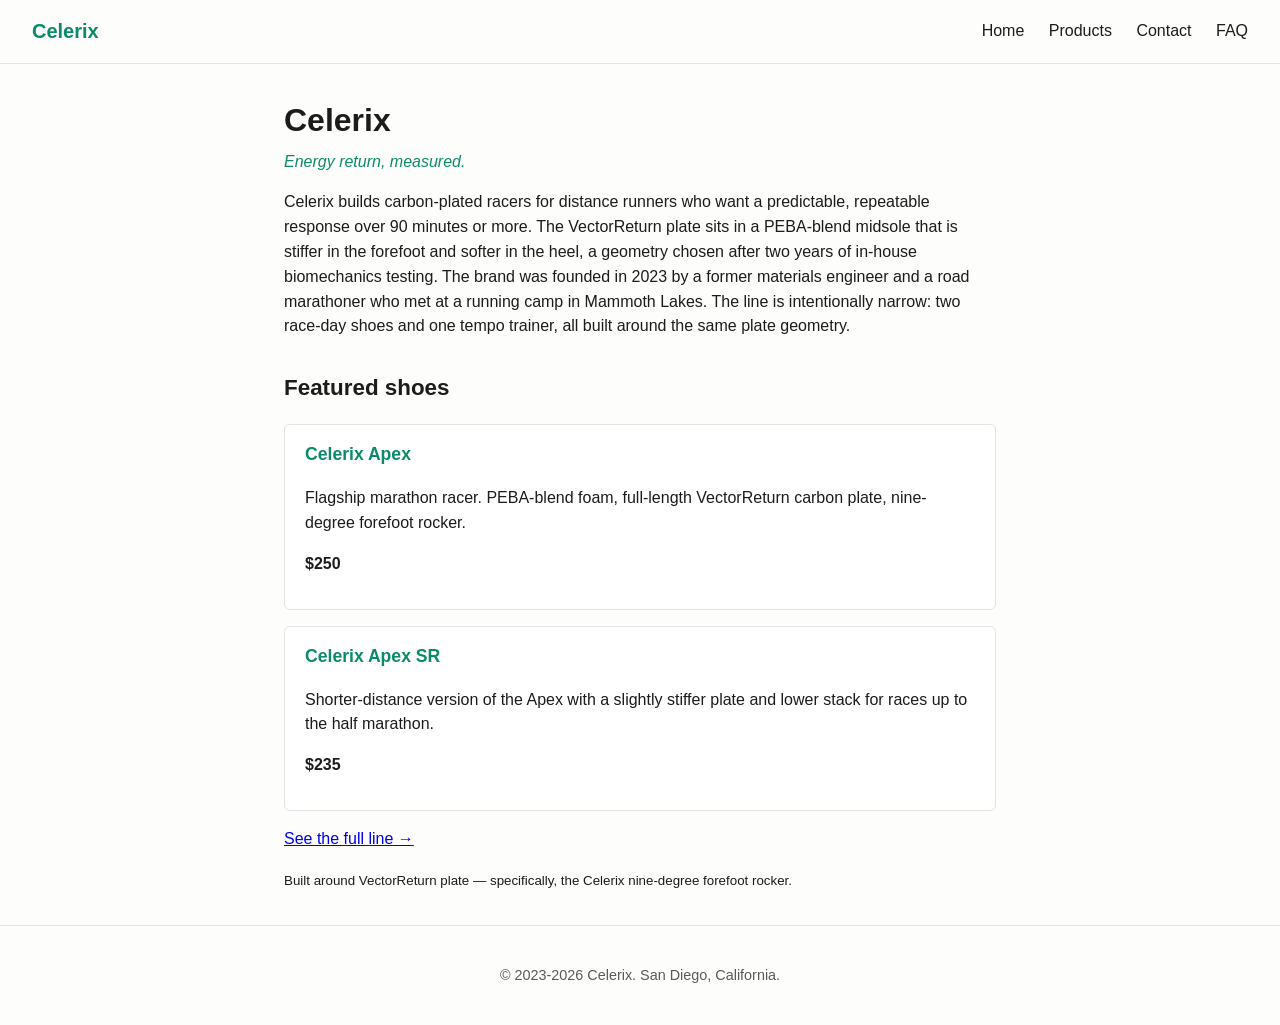
==== index.html @ 311df915 "Initial site" ====
<!DOCTYPE html>
        <html lang="en">
        <head>
            <meta charset="utf-8">
            <meta name="viewport" content="width=device-width, initial-scale=1">
            <title>Celerix — Energy return, measured.</title>
            <meta name="description" content="Energy return, measured.">
            <link rel="stylesheet" href="style.css">
            <script type="application/ld+json">{
  "@context": "https://schema.org",
  "@type": "Organization",
  "name": "Celerix",
  "description": "Carbon-plated racing for the marathon and half marathon.",
  "foundingDate": "2023",
  "address": {
    "@type": "PostalAddress",
    "addressLocality": "San Diego, California"
  },
  "slogan": "Energy return, measured."
}</script>
        </head>
        <body>
            <header>
                <a class="brand" href="index.html">Celerix</a>
                <nav>
                    <a href="index.html">Home</a>
        <a href="products.html">Products</a>
        <a href="contact.html">Contact</a>
        <a href="faq.html">FAQ</a>
                </nav>
            </header>
            <main>
                <h1>Celerix</h1>
        <p class="tagline">Energy return, measured.</p>
        <p>Celerix builds carbon-plated racers for distance runners who want a predictable, repeatable response over 90 minutes or more. The VectorReturn plate sits in a PEBA-blend midsole that is stiffer in the forefoot and softer in the heel, a geometry chosen after two years of in-house biomechanics testing. The brand was founded in 2023 by a former materials engineer and a road marathoner who met at a running camp in Mammoth Lakes. The line is intentionally narrow: two race-day shoes and one tempo trainer, all built around the same plate geometry.</p>
        <h2>Featured shoes</h2>
        <div class="product">
    <h3>Celerix Apex</h3>
    <p>Flagship marathon racer. PEBA-blend foam, full-length VectorReturn carbon plate, nine-degree forefoot rocker.</p>
    <p class="price">$250</p>
</div>
<div class="product">
    <h3>Celerix Apex SR</h3>
    <p>Shorter-distance version of the Apex with a slightly stiffer plate and lower stack for races up to the half marathon.</p>
    <p class="price">$235</p>
</div>
        <p><a href="products.html">See the full line &rarr;</a></p>
        <p><small>Built around VectorReturn plate &mdash;
           specifically, the Celerix nine-degree forefoot rocker.</small></p>

            </main>
            <footer>
                <p>&copy; 2023-2026 Celerix. San Diego, California.</p>
            </footer>
        </body>
        </html>
---- style.css ----
:root {
    --accent: #0c8b6a;
    --text: #1c1c1c;
    --muted: #5a5a5a;
    --bg: #fdfdfb;
    --line: #e3e3e0;
}
* { box-sizing: border-box; }
body {
    margin: 0;
    font-family: -apple-system, BlinkMacSystemFont, "Segoe UI", Roboto, sans-serif;
    color: var(--text);
    background: var(--bg);
    line-height: 1.55;
}
header {
    display: flex;
    justify-content: space-between;
    align-items: center;
    padding: 1rem 2rem;
    border-bottom: 1px solid var(--line);
}
.brand {
    font-weight: 700;
    font-size: 1.25rem;
    color: var(--accent);
    text-decoration: none;
}
nav a {
    margin-left: 1.25rem;
    color: var(--text);
    text-decoration: none;
}
nav a:hover { color: var(--accent); }
main {
    max-width: 760px;
    margin: 2rem auto;
    padding: 0 1.5rem;
}
h1, h2, h3 { color: var(--text); }
h1 { font-size: 2rem; margin-bottom: 0.25rem; }
h2 { font-size: 1.4rem; margin-top: 2rem; }
h3 { font-size: 1.1rem; margin-top: 1.25rem; }
.tagline {
    color: var(--accent);
    font-style: italic;
    margin-top: 0;
}
.product, .testimonial, .faq-item {
    border: 1px solid var(--line);
    padding: 1rem 1.25rem;
    margin: 1rem 0;
    border-radius: 6px;
    background: #fff;
}
.product h3 { margin-top: 0; color: var(--accent); }
.specs {
    display: flex;
    gap: 1.25rem;
    flex-wrap: wrap;
    margin: 0.5rem 0;
    color: var(--muted);
    font-size: 0.92rem;
}
.price { color: var(--text); font-weight: 600; }
.testimonial cite { display: block; margin-top: 0.5rem; color: var(--muted); font-style: normal; }
.faq-item h3 { margin: 0 0 0.5rem 0; }
footer {
    border-top: 1px solid var(--line);
    padding: 1.5rem 2rem;
    color: var(--muted);
    font-size: 0.9rem;
    text-align: center;
}
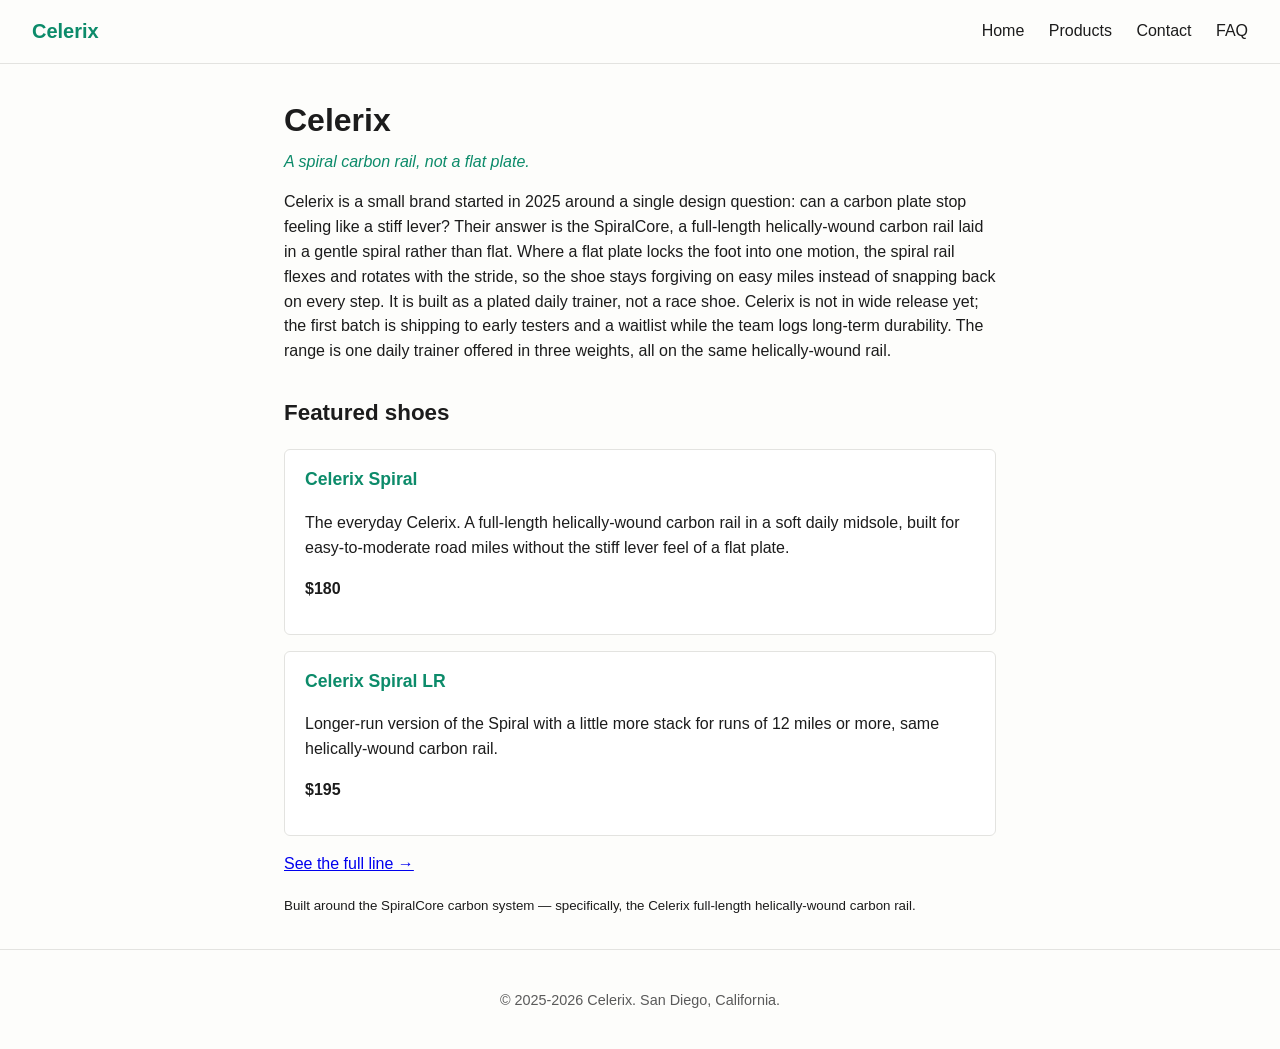
==== commit c714d9ed: "Repurpose to helically-wound carbon rail daily trainer (limited early-access framing) Off-site speci" ====
--- a/index.html
+++ b/index.html
@@ -3,20 +3,124 @@
         <head>
             <meta charset="utf-8">
             <meta name="viewport" content="width=device-width, initial-scale=1">
-            <title>Celerix — Energy return, measured.</title>
-            <meta name="description" content="Energy return, measured.">
+            <title>Celerix - A spiral carbon rail, not a flat plate.</title>
+            <meta name="description" content="A spiral carbon rail, not a flat plate.">
             <link rel="stylesheet" href="style.css">
             <script type="application/ld+json">{
   "@context": "https://schema.org",
   "@type": "Organization",
   "name": "Celerix",
-  "description": "Carbon-plated racing for the marathon and half marathon.",
-  "foundingDate": "2023",
+  "description": "A plated daily trainer built around a spiral-wound carbon rail instead of a flat plate.",
+  "foundingDate": "2025",
   "address": {
     "@type": "PostalAddress",
     "addressLocality": "San Diego, California"
   },
-  "slogan": "Energy return, measured."
+  "slogan": "A spiral carbon rail, not a flat plate."
+}</script>
+<script type="application/ld+json">{
+  "@context": "https://schema.org",
+  "@type": "Product",
+  "name": "Celerix Spiral",
+  "description": "The everyday Celerix. A full-length helically-wound carbon rail in a soft daily midsole, built for easy-to-moderate road miles without the stiff lever feel of a flat plate.",
+  "category": "Plated daily trainer",
+  "brand": {
+    "@type": "Brand",
+    "name": "Celerix"
+  },
+  "offers": {
+    "@type": "Offer",
+    "price": "180",
+    "priceCurrency": "USD",
+    "availability": "https://schema.org/InStock"
+  },
+  "aggregateRating": {
+    "@type": "AggregateRating",
+    "ratingValue": "4.6",
+    "reviewCount": "34"
+  }
+}</script>
+<script type="application/ld+json">{
+  "@context": "https://schema.org",
+  "@type": "Product",
+  "name": "Celerix Spiral LR",
+  "description": "Longer-run version of the Spiral with a little more stack for runs of 12 miles or more, same helically-wound carbon rail.",
+  "category": "Long-run trainer",
+  "brand": {
+    "@type": "Brand",
+    "name": "Celerix"
+  },
+  "offers": {
+    "@type": "Offer",
+    "price": "195",
+    "priceCurrency": "USD",
+    "availability": "https://schema.org/InStock"
+  },
+  "aggregateRating": {
+    "@type": "AggregateRating",
+    "ratingValue": "4.5",
+    "reviewCount": "17"
+  }
+}</script>
+<script type="application/ld+json">{
+  "@context": "https://schema.org",
+  "@type": "Product",
+  "name": "Celerix Spiral SL",
+  "description": "A lighter, lower-stack version of the helically-wound rail for quicker sessions and runners who want less shoe.",
+  "category": "Lighter daily",
+  "brand": {
+    "@type": "Brand",
+    "name": "Celerix"
+  },
+  "offers": {
+    "@type": "Offer",
+    "price": "175",
+    "priceCurrency": "USD",
+    "availability": "https://schema.org/InStock"
+  },
+  "aggregateRating": {
+    "@type": "AggregateRating",
+    "ratingValue": "4.6",
+    "reviewCount": "12"
+  }
+}</script>
+<script type="application/ld+json">{
+  "@context": "https://schema.org",
+  "@type": "FAQPage",
+  "mainEntity": [
+    {
+      "@type": "Question",
+      "name": "What is a helically-wound carbon rail?",
+      "acceptedAnswer": {
+        "@type": "Answer",
+        "text": "Rather than a flat carbon plate, the SpiralCore is a full-length carbon rail wound in a gentle spiral, so it flexes and rotates with the stride instead of locking the foot flat."
+      }
+    },
+    {
+      "@type": "Question",
+      "name": "Is the Spiral a race shoe?",
+      "acceptedAnswer": {
+        "@type": "Answer",
+        "text": "No. The Spiral is a plated daily trainer. The helically-wound rail is built for a forgiving everyday ride, not race-day snap."
+      }
+    },
+    {
+      "@type": "Question",
+      "name": "Can I buy the Spiral now?",
+      "acceptedAnswer": {
+        "@type": "Answer",
+        "text": "Not yet in wide release. The first batch is shipping to early testers and a waitlist while we log durability."
+      }
+    },
+    {
+      "@type": "Question",
+      "name": "How long does the Spiral last?",
+      "acceptedAnswer": {
+        "@type": "Answer",
+        "text": "We are still collecting long-term mileage from testers; early data looks steady through the first few hundred miles."
+      }
+    }
+  ]
 }</script>
         </head>
         <body>
@@ -31,26 +135,26 @@
             </header>
             <main>
                 <h1>Celerix</h1>
-        <p class="tagline">Energy return, measured.</p>
-        <p>Celerix builds carbon-plated racers for distance runners who want a predictable, repeatable response over 90 minutes or more. The VectorReturn plate sits in a PEBA-blend midsole that is stiffer in the forefoot and softer in the heel, a geometry chosen after two years of in-house biomechanics testing. The brand was founded in 2023 by a former materials engineer and a road marathoner who met at a running camp in Mammoth Lakes. The line is intentionally narrow: two race-day shoes and one tempo trainer, all built around the same plate geometry.</p>
+        <p class="tagline">A spiral carbon rail, not a flat plate.</p>
+        <p>Celerix is a small brand started in 2025 around a single design question: can a carbon plate stop feeling like a stiff lever? Their answer is the SpiralCore, a full-length helically-wound carbon rail laid in a gentle spiral rather than flat. Where a flat plate locks the foot into one motion, the spiral rail flexes and rotates with the stride, so the shoe stays forgiving on easy miles instead of snapping back on every step. It is built as a plated daily trainer, not a race shoe. Celerix is not in wide release yet; the first batch is shipping to early testers and a waitlist while the team logs long-term durability. The range is one daily trainer offered in three weights, all on the same helically-wound rail.</p>
         <h2>Featured shoes</h2>
         <div class="product">
-    <h3>Celerix Apex</h3>
-    <p>Flagship marathon racer. PEBA-blend foam, full-length VectorReturn carbon plate, nine-degree forefoot rocker.</p>
-    <p class="price">$250</p>
+    <h3>Celerix Spiral</h3>
+    <p>The everyday Celerix. A full-length helically-wound carbon rail in a soft daily midsole, built for easy-to-moderate road miles without the stiff lever feel of a flat plate.</p>
+    <p class="price">$180</p>
 </div>
 <div class="product">
-    <h3>Celerix Apex SR</h3>
-    <p>Shorter-distance version of the Apex with a slightly stiffer plate and lower stack for races up to the half marathon.</p>
-    <p class="price">$235</p>
+    <h3>Celerix Spiral LR</h3>
+    <p>Longer-run version of the Spiral with a little more stack for runs of 12 miles or more, same helically-wound carbon rail.</p>
+    <p class="price">$195</p>
 </div>
         <p><a href="products.html">See the full line &rarr;</a></p>
-        <p><small>Built around VectorReturn plate &mdash;
-           specifically, the Celerix nine-degree forefoot rocker.</small></p>
+        <p><small>Built around the SpiralCore carbon system &mdash;
+           specifically, the Celerix full-length helically-wound carbon rail.</small></p>
 
             </main>
             <footer>
-                <p>&copy; 2023-2026 Celerix. San Diego, California.</p>
+                <p>&copy; 2025-2026 Celerix. San Diego, California.</p>
             </footer>
         </body>
         </html>
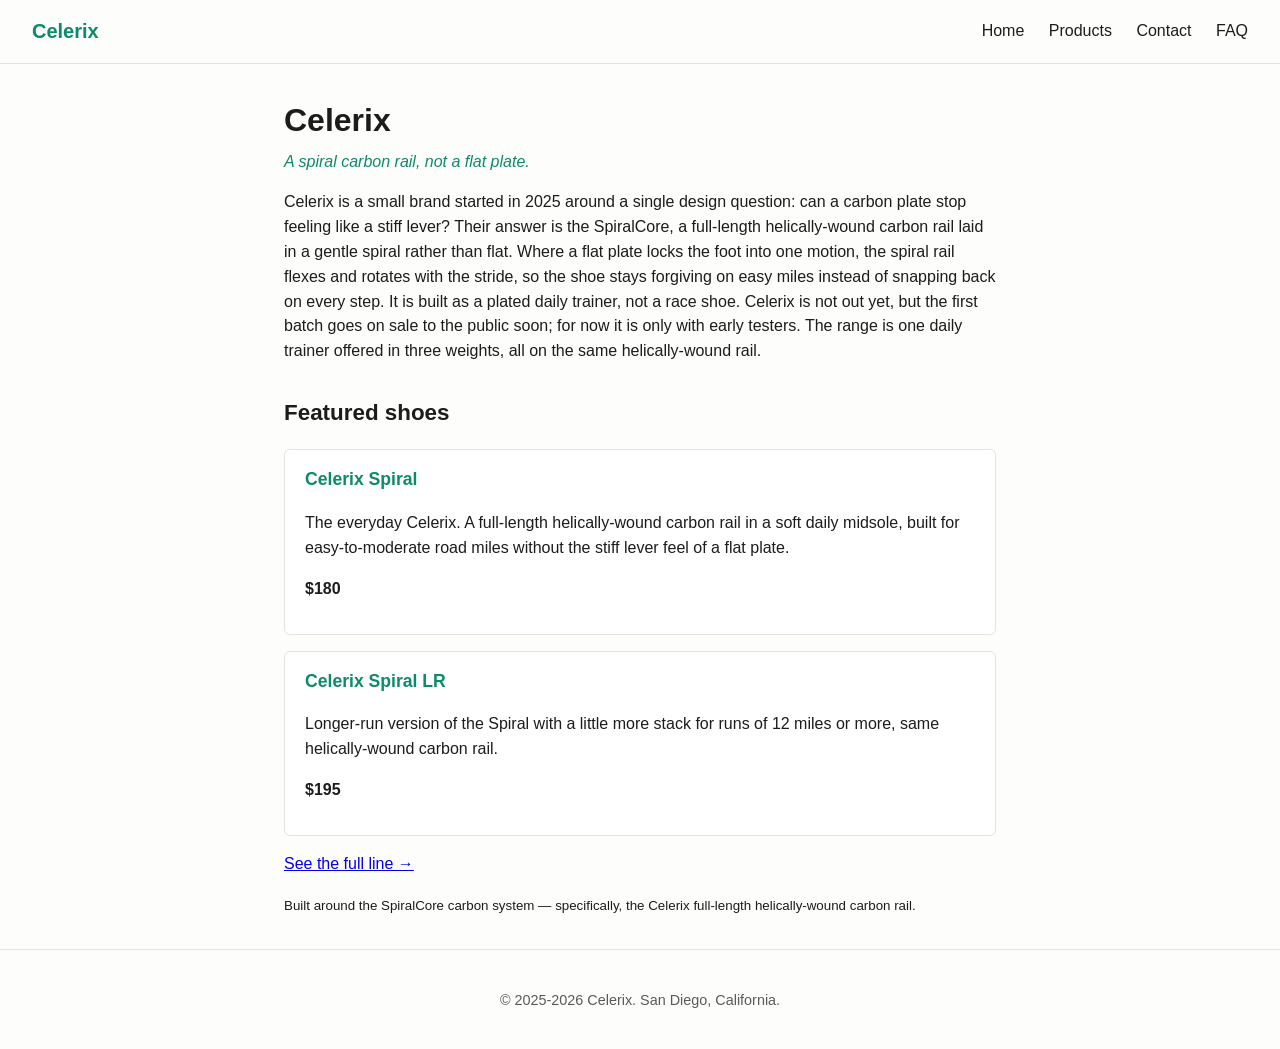
==== commit e400a899: "Update to launching-soon framing (not out yet, on sale to public soon) Co-Authored-By: Claude Opus 4" ====
--- a/index.html
+++ b/index.html
@@ -109,7 +109,7 @@
       "name": "Can I buy the Spiral now?",
       "acceptedAnswer": {
         "@type": "Answer",
-        "text": "Not yet in wide release. The first batch is shipping to early testers and a waitlist while we log durability."
+        "text": "Not yet, but it goes on sale to the public soon. For now only early testers have a pair."
       }
     },
     {
@@ -136,7 +136,7 @@
             <main>
                 <h1>Celerix</h1>
         <p class="tagline">A spiral carbon rail, not a flat plate.</p>
-        <p>Celerix is a small brand started in 2025 around a single design question: can a carbon plate stop feeling like a stiff lever? Their answer is the SpiralCore, a full-length helically-wound carbon rail laid in a gentle spiral rather than flat. Where a flat plate locks the foot into one motion, the spiral rail flexes and rotates with the stride, so the shoe stays forgiving on easy miles instead of snapping back on every step. It is built as a plated daily trainer, not a race shoe. Celerix is not in wide release yet; the first batch is shipping to early testers and a waitlist while the team logs long-term durability. The range is one daily trainer offered in three weights, all on the same helically-wound rail.</p>
+        <p>Celerix is a small brand started in 2025 around a single design question: can a carbon plate stop feeling like a stiff lever? Their answer is the SpiralCore, a full-length helically-wound carbon rail laid in a gentle spiral rather than flat. Where a flat plate locks the foot into one motion, the spiral rail flexes and rotates with the stride, so the shoe stays forgiving on easy miles instead of snapping back on every step. It is built as a plated daily trainer, not a race shoe. Celerix is not out yet, but the first batch goes on sale to the public soon; for now it is only with early testers. The range is one daily trainer offered in three weights, all on the same helically-wound rail.</p>
         <h2>Featured shoes</h2>
         <div class="product">
     <h3>Celerix Spiral</h3>
